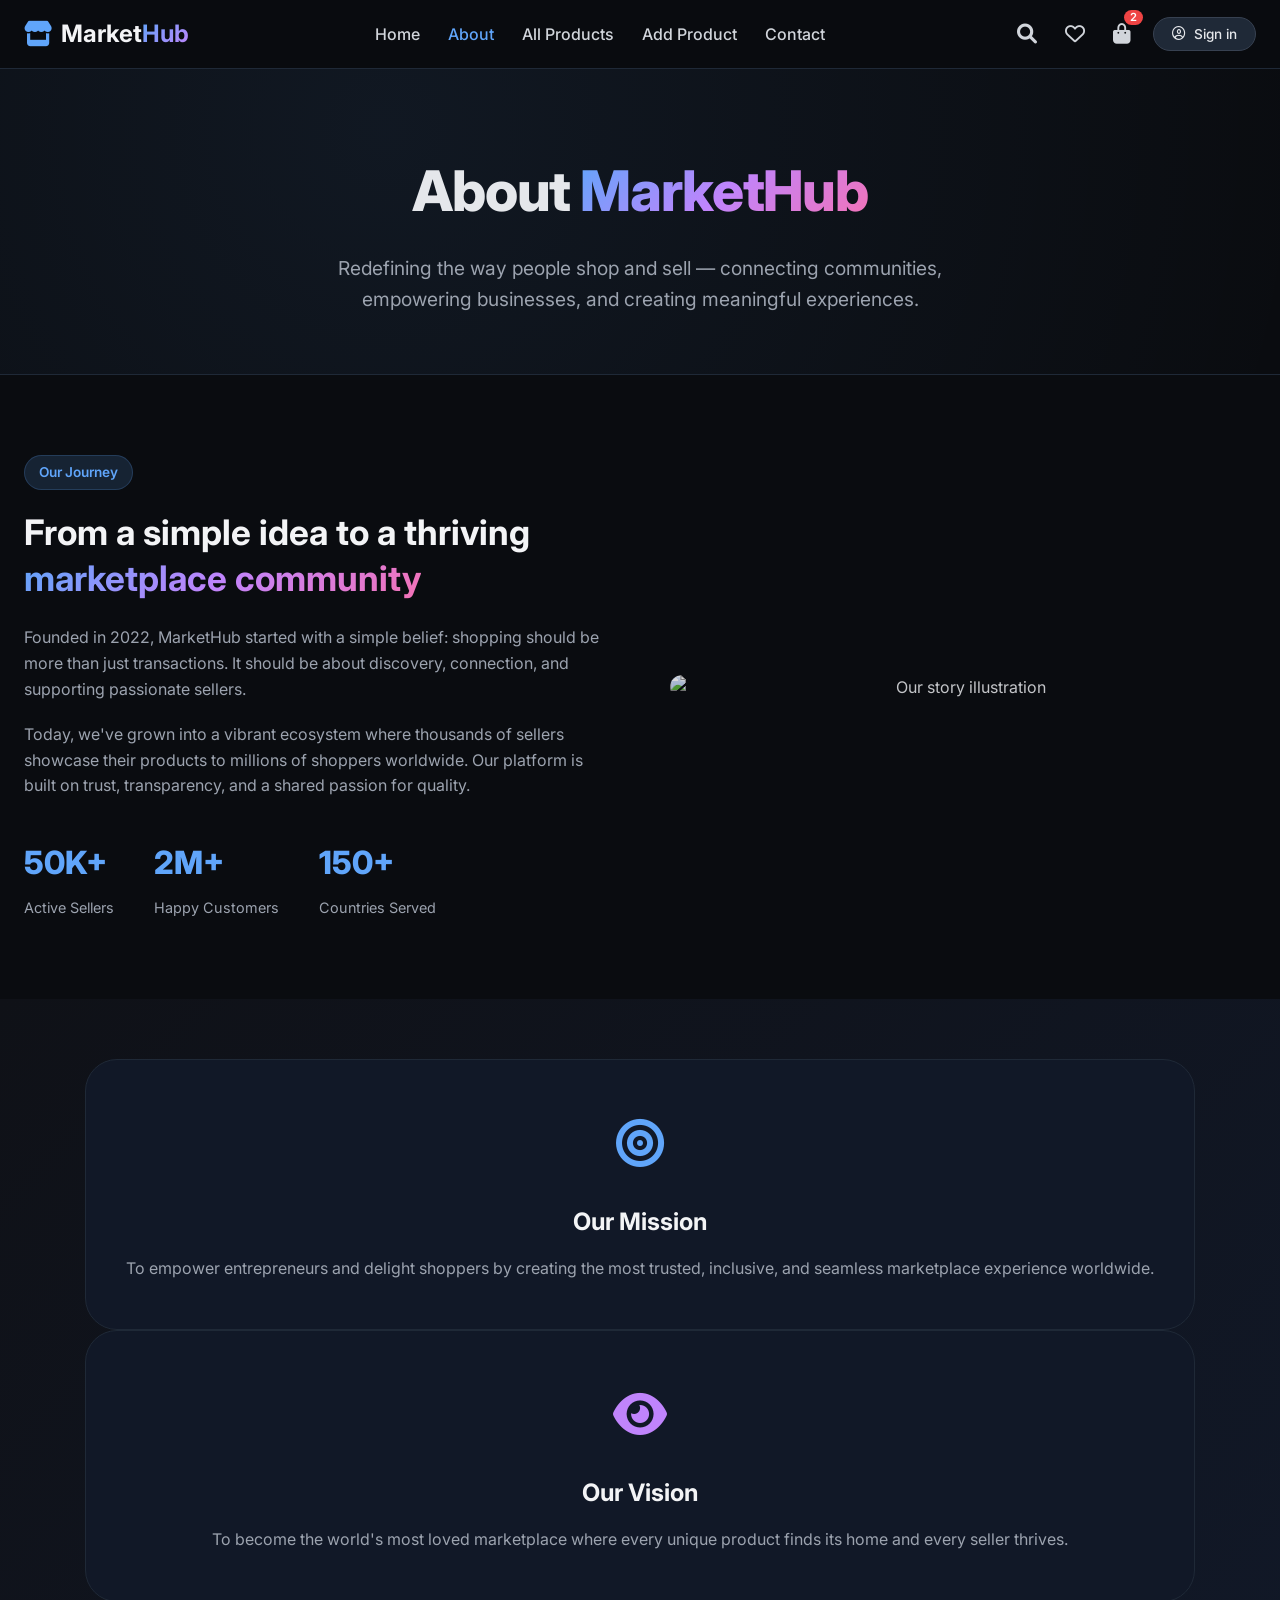
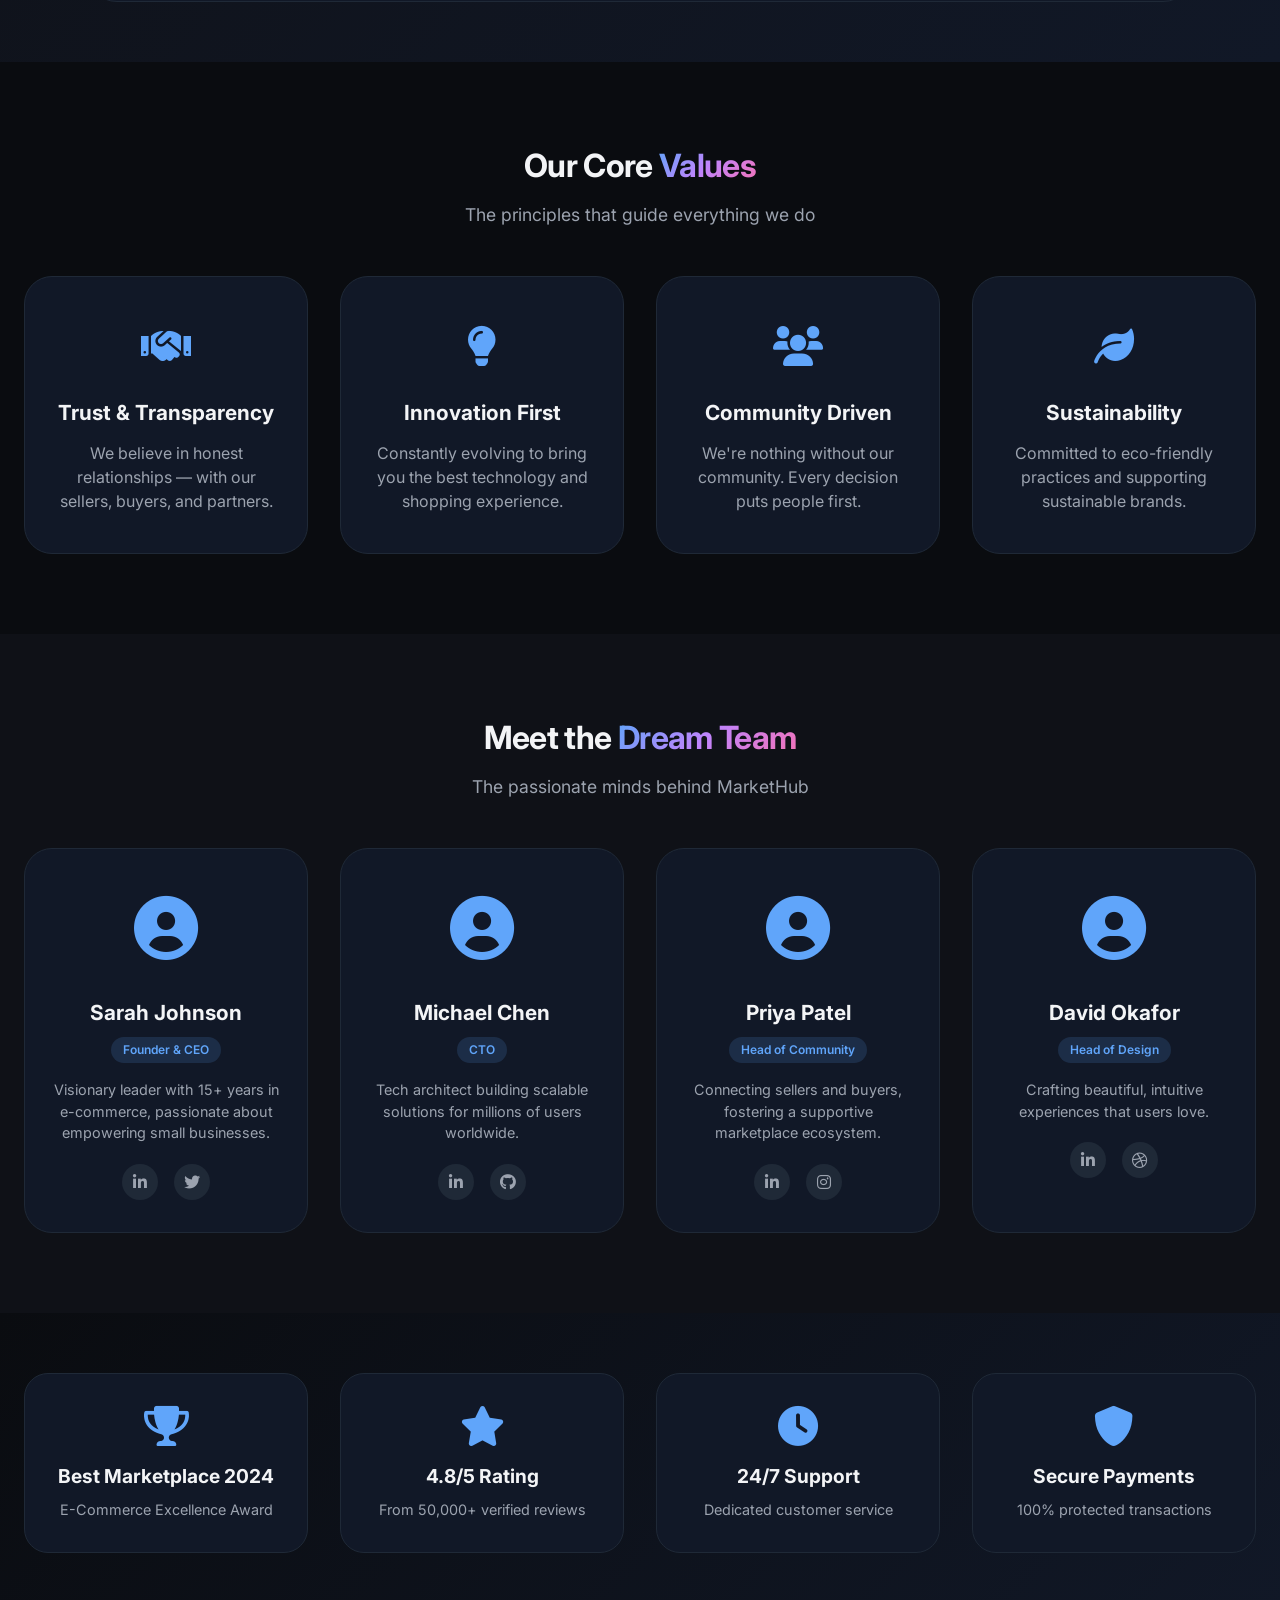
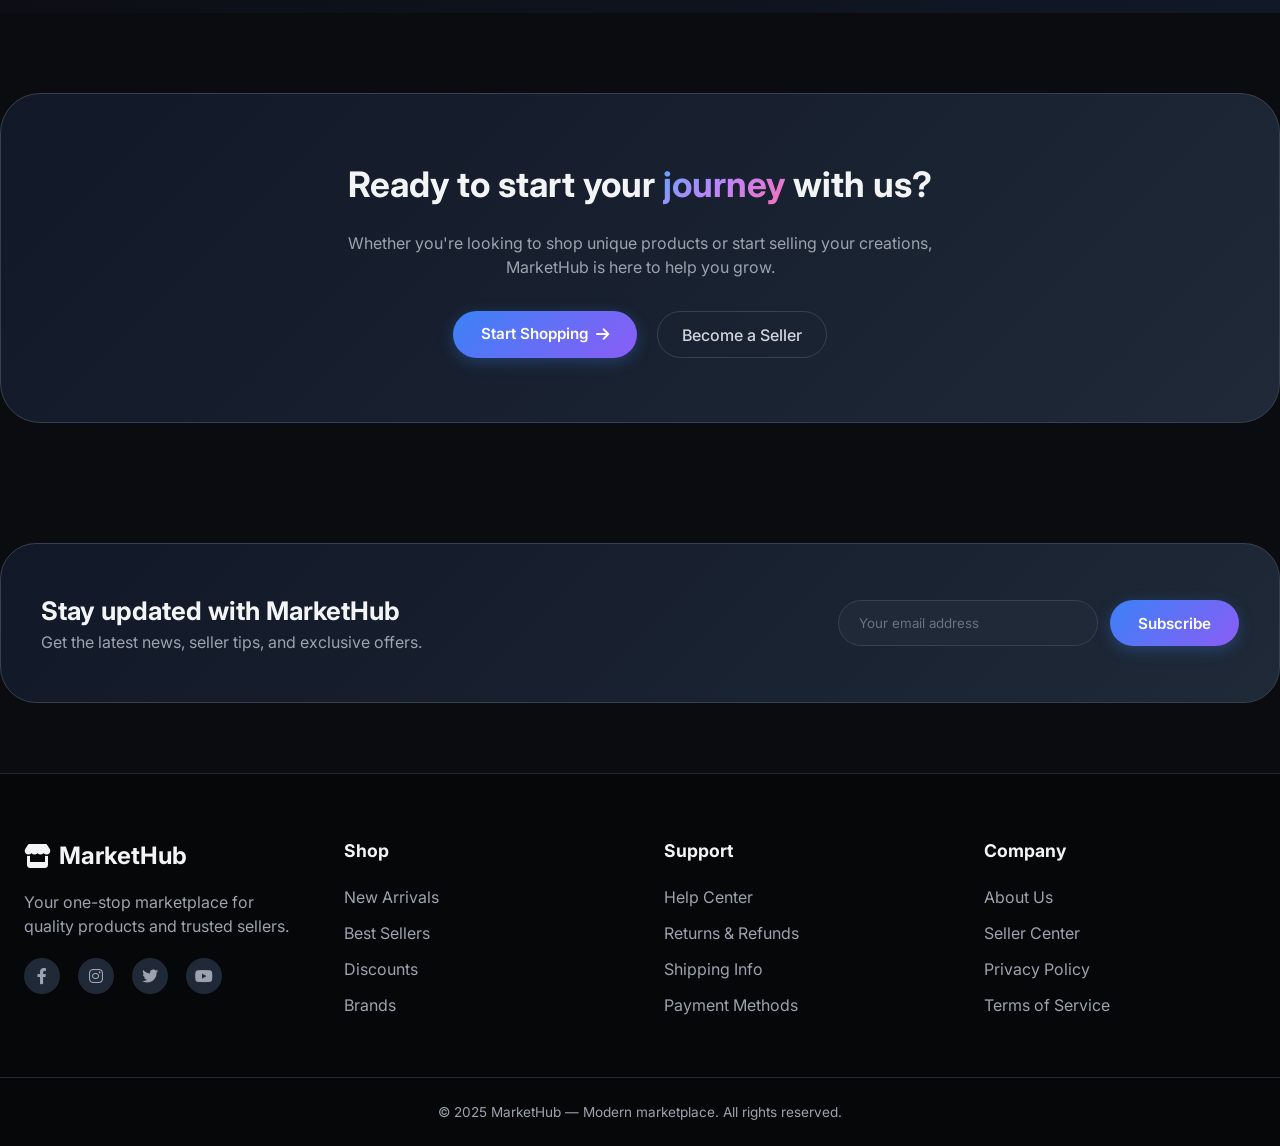
==== about.html @ 9a9d708c "continus" ====
<!DOCTYPE html>
<html lang="en">
<head>
  <meta charset="UTF-8">
  <meta name="viewport" content="width=device-width, initial-scale=1.0, viewport-fit=cover">
  <title>About Us | MarketHub - Your Trusted Marketplace</title>
  <!-- Google Fonts -->
  <link rel="preconnect" href="https://fonts.googleapis.com">
  <link rel="preconnect" href="https://fonts.gstatic.com" crossorigin>
  <link href="https://fonts.googleapis.com/css2?family=Inter:opsz,wght@14..32,300;14..32,400;14..32,500;14..32,600;14..32,700;14..32,800&display=swap" rel="stylesheet">
  <!-- Font Awesome 6 -->
  <link rel="stylesheet" href="https://cdnjs.cloudflare.com/ajax/libs/font-awesome/6.0.0-beta3/css/all.min.css">
  <link rel="stylesheet" href="style.css">
</head>
<body>

  <!-- ========== HEADER / NAVIGATION ========== -->
  <header class="site-header">
    <div class="container header-container">
      <div class="logo-area">
        <a href="index.html" class="logo">
          <i class="fas fa-store"></i>
          <span>Market<span class="logo-highlight">Hub</span></span>
        </a>
      </div>
      <nav class="main-nav">
        <ul class="nav-links">
          <li><a href="index.html">Home</a></li>
          <li><a href="about.html" class="active">About</a></li>
          <li><a href="#">All Products</a></li>
          <li><a href="#">Add Product</a></li>
          <li><a href="#">Contact</a></li>
        </ul>
      </nav>
      <div class="header-actions">
        <button class="icon-btn search-toggle" aria-label="Search">
          <i class="fas fa-search"></i>
        </button>
        <button class="icon-btn" aria-label="Wishlist">
          <i class="far fa-heart"></i>
        </button>
        <button class="icon-btn cart-btn" aria-label="Cart">
          <i class="fas fa-shopping-bag"></i>
          <span class="cart-count">2</span>
        </button>
        <button class="btn-outline-sm user-btn">
          <i class="far fa-user-circle"></i> Sign in
        </button>
        <button class="mobile-menu-toggle" id="mobileToggle" aria-label="Menu">
          <i class="fas fa-bars"></i>
        </button>
      </div>
    </div>
    <!-- mobile navigation -->
    <div class="mobile-nav" id="mobileNav">
      <ul class="mobile-nav-links">
        <li><a href="index.html">Home</a></li>
        <li><a href="#">Shop</a></li>
        <li><a href="#">Categories</a></li>
        <li><a href="#">Deals</a></li>
        <li><a href="about.html" class="active">About</a></li>
        <li><a href="#">Contact</a></li>
        <li><a href="#"><i class="far fa-user-circle"></i> My Account</a></li>
      </ul>
    </div>
  </header>

  <main>
    <!-- ========== PAGE HERO ========== -->
    <section class="page-hero">
      <div class="container">
        <div class="page-hero-content">
          <h1>About <span class="gradient-text">MarketHub</span></h1>
          <p>Redefining the way people shop and sell — connecting communities, empowering businesses, and creating meaningful experiences.</p>
        </div>
      </div>
    </section>

    <!-- ========== OUR STORY SECTION ========== -->
    <section class="our-story">
      <div class="container story-grid">
        <div class="story-content">
          <span class="section-tag">Our Journey</span>
          <h2>From a simple idea to a thriving <span class="gradient-text">marketplace community</span></h2>
          <p>Founded in 2022, MarketHub started with a simple belief: shopping should be more than just transactions. It should be about discovery, connection, and supporting passionate sellers.</p>
          <p>Today, we've grown into a vibrant ecosystem where thousands of sellers showcase their products to millions of shoppers worldwide. Our platform is built on trust, transparency, and a shared passion for quality.</p>
          <div class="story-stats">
            <div class="stat-item">
              <span class="stat-number">50K+</span>
              <span class="stat-label">Active Sellers</span>
            </div>
            <div class="stat-item">
              <span class="stat-number">2M+</span>
              <span class="stat-label">Happy Customers</span>
            </div>
            <div class="stat-item">
              <span class="stat-number">150+</span>
              <span class="stat-label">Countries Served</span>
            </div>
          </div>
        </div>
        <div class="story-image">
          <img src="https://placehold.co/600x500/1f2937/60a5fa?text=Our+Journey" alt="Our story illustration">
        </div>
      </div>
    </section>

    <!-- ========== MISSION & VISION ========== -->
    <section class="mission-vision">
      <div class="container">
        <div class="mission-card">
          <div class="mission-icon">
            <i class="fas fa-bullseye"></i>
          </div>
          <h3>Our Mission</h3>
          <p>To empower entrepreneurs and delight shoppers by creating the most trusted, inclusive, and seamless marketplace experience worldwide.</p>
        </div>
        <div class="vision-card">
          <div class="vision-icon">
            <i class="fas fa-eye"></i>
          </div>
          <h3>Our Vision</h3>
          <p>To become the world's most loved marketplace where every unique product finds its home and every seller thrives.</p>
        </div>
      </div>
    </section>

    <!-- ========== VALUES SECTION ========== -->
    <section class="values">
      <div class="container">
        <div class="section-header">
          <h2>Our Core <span class="gradient-text">Values</span></h2>
          <p>The principles that guide everything we do</p>
        </div>
        <div class="values-grid">
          <div class="value-card">
            <div class="value-icon">
              <i class="fas fa-handshake"></i>
            </div>
            <h3>Trust & Transparency</h3>
            <p>We believe in honest relationships — with our sellers, buyers, and partners.</p>
          </div>
          <div class="value-card">
            <div class="value-icon">
              <i class="fas fa-lightbulb"></i>
            </div>
            <h3>Innovation First</h3>
            <p>Constantly evolving to bring you the best technology and shopping experience.</p>
          </div>
          <div class="value-card">
            <div class="value-icon">
              <i class="fas fa-users"></i>
            </div>
            <h3>Community Driven</h3>
            <p>We're nothing without our community. Every decision puts people first.</p>
          </div>
          <div class="value-card">
            <div class="value-icon">
              <i class="fas fa-leaf"></i>
            </div>
            <h3>Sustainability</h3>
            <p>Committed to eco-friendly practices and supporting sustainable brands.</p>
          </div>
        </div>
      </div>
    </section>

    <!-- ========== TEAM SECTION ========== -->
    <section class="team">
      <div class="container">
        <div class="section-header">
          <h2>Meet the <span class="gradient-text">Dream Team</span></h2>
          <p>The passionate minds behind MarketHub</p>
        </div>
        <div class="team-grid">
          <div class="team-card">
            <div class="team-avatar">
              <i class="fas fa-user-circle"></i>
            </div>
            <h3>Sarah Johnson</h3>
            <span class="team-role">Founder & CEO</span>
            <p>Visionary leader with 15+ years in e-commerce, passionate about empowering small businesses.</p>
            <div class="team-social">
              <a href="#"><i class="fab fa-linkedin-in"></i></a>
              <a href="#"><i class="fab fa-twitter"></i></a>
            </div>
          </div>
          <div class="team-card">
            <div class="team-avatar">
              <i class="fas fa-user-circle"></i>
            </div>
            <h3>Michael Chen</h3>
            <span class="team-role">CTO</span>
            <p>Tech architect building scalable solutions for millions of users worldwide.</p>
            <div class="team-social">
              <a href="#"><i class="fab fa-linkedin-in"></i></a>
              <a href="#"><i class="fab fa-github"></i></a>
            </div>
          </div>
          <div class="team-card">
            <div class="team-avatar">
              <i class="fas fa-user-circle"></i>
            </div>
            <h3>Priya Patel</h3>
            <span class="team-role">Head of Community</span>
            <p>Connecting sellers and buyers, fostering a supportive marketplace ecosystem.</p>
            <div class="team-social">
              <a href="#"><i class="fab fa-linkedin-in"></i></a>
              <a href="#"><i class="fab fa-instagram"></i></a>
            </div>
          </div>
          <div class="team-card">
            <div class="team-avatar">
              <i class="fas fa-user-circle"></i>
            </div>
            <h3>David Okafor</h3>
            <span class="team-role">Head of Design</span>
            <p>Crafting beautiful, intuitive experiences that users love.</p>
            <div class="team-social">
              <a href="#"><i class="fab fa-linkedin-in"></i></a>
              <a href="#"><i class="fab fa-dribbble"></i></a>
            </div>
          </div>
        </div>
      </div>
    </section>

    <!-- ========== ACHIEVEMENTS SECTION ========== -->
    <section class="achievements">
      <div class="container">
        <div class="achievements-grid">
          <div class="achievement-card">
            <i class="fas fa-trophy"></i>
            <h3>Best Marketplace 2024</h3>
            <p>E-Commerce Excellence Award</p>
          </div>
          <div class="achievement-card">
            <i class="fas fa-star"></i>
            <h3>4.8/5 Rating</h3>
            <p>From 50,000+ verified reviews</p>
          </div>
          <div class="achievement-card">
            <i class="fas fa-clock"></i>
            <h3>24/7 Support</h3>
            <p>Dedicated customer service</p>
          </div>
          <div class="achievement-card">
            <i class="fas fa-shield-alt"></i>
            <h3>Secure Payments</h3>
            <p>100% protected transactions</p>
          </div>
        </div>
      </div>
    </section>

    <!-- ========== JOIN US SECTION ========== -->
    <section class="join-us">
      <div class="container join-container">
        <div class="join-content">
          <h2>Ready to start your <span class="gradient-text">journey</span> with us?</h2>
          <p>Whether you're looking to shop unique products or start selling your creations, MarketHub is here to help you grow.</p>
          <div class="join-buttons">
            <a href="#" class="btn-primary">Start Shopping <i class="fas fa-arrow-right"></i></a>
            <a href="#" class="btn-outline">Become a Seller</a>
          </div>
        </div>
      </div>
    </section>

    <!-- ========== NEWSLETTER ========== -->
    <section class="newsletter">
      <div class="container newsletter-box">
        <div>
          <h3>Stay updated with MarketHub</h3>
          <p>Get the latest news, seller tips, and exclusive offers.</p>
        </div>
        <form class="newsletter-form" id="newsletterForm">
          <input type="email" placeholder="Your email address" required>
          <button type="submit" class="btn-primary">Subscribe</button>
        </form>
      </div>
    </section>
  </main>

  <!-- ========== FOOTER ========== -->
  <footer class="site-footer">
    <div class="container footer-grid">
      <div class="footer-col">
        <div class="footer-logo">
          <i class="fas fa-store"></i> MarketHub
        </div>
        <p>Your one-stop marketplace for quality products and trusted sellers.</p>
        <div class="social-icons">
          <a href="#"><i class="fab fa-facebook-f"></i></a>
          <a href="#"><i class="fab fa-instagram"></i></a>
          <a href="#"><i class="fab fa-twitter"></i></a>
          <a href="#"><i class="fab fa-youtube"></i></a>
        </div>
      </div>
      <div class="footer-col">
        <h4>Shop</h4>
        <ul>
          <li><a href="#">New Arrivals</a></li>
          <li><a href="#">Best Sellers</a></li>
          <li><a href="#">Discounts</a></li>
          <li><a href="#">Brands</a></li>
        </ul>
      </div>
      <div class="footer-col">
        <h4>Support</h4>
        <ul>
          <li><a href="#">Help Center</a></li>
          <li><a href="#">Returns & Refunds</a></li>
          <li><a href="#">Shipping Info</a></li>
          <li><a href="#">Payment Methods</a></li>
        </ul>
      </div>
      <div class="footer-col">
        <h4>Company</h4>
        <ul>
          <li><a href="about.html">About Us</a></li>
          <li><a href="#">Seller Center</a></li>
          <li><a href="#">Privacy Policy</a></li>
          <li><a href="#">Terms of Service</a></li>
        </ul>
      </div>
    </div>
    <div class="footer-bottom">
      <div class="container">
        <p>© 2025 MarketHub — Modern marketplace. All rights reserved.</p>
      </div>
    </div>
  </footer>

  <script src="app.js"></script>
</body>
</html>
---- style.css ----
/* ========== RESET & BASE - DARK THEME ========== */
* {
  margin: 0;
  padding: 0;
  box-sizing: border-box;
}

body {
  font-family: 'Inter', sans-serif;
  background-color: #0a0c10;
  color: #e5e7eb;
  line-height: 1.5;
  overflow-x: hidden;
}

.container {
  max-width: 1280px;
  margin: 0 auto;
  padding: 0 24px;
}

a {
  text-decoration: none;
  color: inherit;
  transition: all 0.2s ease;
}

ul {
  list-style: none;
}

img {
  max-width: 100%;
  height: auto;
  display: block;
}

button {
  cursor: pointer;
  font-family: inherit;
  background: none;
  border: none;
}

/* ========== TYPOGRAPHY & UTILITIES ========== */
.gradient-text {
  background: linear-gradient(135deg, #60a5fa, #c084fc, #f472b6);
  -webkit-background-clip: text;
  background-clip: text;
  color: transparent;
}

.section-header {
  text-align: center;
  margin-bottom: 48px;
}

.section-header h2 {
  font-size: 2rem;
  font-weight: 700;
  margin-bottom: 12px;
  letter-spacing: -0.02em;
  color: #f3f4f6;
}

.section-header p {
  color: #9ca3af;
  font-size: 1.1rem;
}

/* ========== BUTTONS ========== */
.btn-primary {
  display: inline-flex;
  align-items: center;
  gap: 8px;
  background: linear-gradient(135deg, #3b82f6, #8b5cf6);
  color: white;
  padding: 12px 28px;
  border-radius: 40px;
  font-weight: 600;
  font-size: 0.95rem;
  transition: all 0.3s;
  box-shadow: 0 4px 15px rgba(59, 130, 246, 0.3);
}

.btn-primary:hover {
  transform: translateY(-2px);
  box-shadow: 0 8px 25px rgba(59, 130, 246, 0.4);
  background: linear-gradient(135deg, #2563eb, #7c3aed);
}

.btn-outline {
  display: inline-flex;
  align-items: center;
  gap: 8px;
  border: 1.5px solid #374151;
  background: transparent;
  padding: 10px 24px;
  border-radius: 40px;
  font-weight: 500;
  transition: all 0.2s;
  color: #d1d5db;
}

.btn-outline:hover {
  border-color: #60a5fa;
  background: rgba(59, 130, 246, 0.1);
  color: #60a5fa;
}

.btn-outline-sm {
  border: 1px solid #374151;
  background: #1f2937;
  padding: 8px 18px;
  border-radius: 40px;
  font-weight: 500;
  font-size: 0.85rem;
  display: inline-flex;
  align-items: center;
  gap: 8px;
  transition: all 0.2s;
  color: #e5e7eb;
}

.btn-outline-sm:hover {
  border-color: #60a5fa;
  color: #60a5fa;
  background: #2d3748;
}

.btn-light {
  display: inline-block;
  background: #1f2937;
  color: #f3f4f6;
  padding: 10px 28px;
  border-radius: 40px;
  font-weight: 600;
  transition: all 0.2s;
  box-shadow: 0 2px 8px rgba(0,0,0,0.2);
}

.btn-light:hover {
  background: #2d3748;
  transform: translateX(4px);
}

/* ========== HEADER ========== */
.site-header {
  background: rgba(10, 12, 16, 0.95);
  backdrop-filter: blur(10px);
  border-bottom: 1px solid #1f2937;
  position: sticky;
  top: 0;
  z-index: 100;
}

.header-container {
  display: flex;
  justify-content: space-between;
  align-items: center;
  padding: 16px 24px;
  gap: 24px;
  flex-wrap: wrap;
}

.logo {
  display: flex;
  align-items: center;
  gap: 8px;
  font-size: 1.5rem;
  font-weight: 700;
  color: #f3f4f6;
}

.logo i {
  color: #60a5fa;
  font-size: 1.6rem;
}

.logo-highlight {
  background: linear-gradient(135deg, #60a5fa, #c084fc);
  -webkit-background-clip: text;
  background-clip: text;
  color: transparent;
}

.nav-links {
  display: flex;
  gap: 28px;
}

.nav-links a {
  font-weight: 500;
  color: #d1d5db;
}

.nav-links a:hover, .nav-links a.active {
  color: #60a5fa;
}

.header-actions {
  display: flex;
  align-items: center;
  gap: 16px;
}

.icon-btn {
  font-size: 1.25rem;
  color: #d1d5db;
  position: relative;
  padding: 6px;
  border-radius: 50%;
  transition: all 0.2s;
}

.icon-btn:hover {
  background: #1f2937;
  color: #60a5fa;
}

.cart-count {
  position: absolute;
  top: -6px;
  right: -6px;
  background: #ef4444;
  color: white;
  font-size: 0.7rem;
  font-weight: 600;
  padding: 2px 6px;
  border-radius: 20px;
  line-height: 1;
}

.mobile-menu-toggle {
  display: none;
  font-size: 1.6rem;
  color: #d1d5db;
}

.mobile-nav {
  display: none;
  background: #0a0c10;
  border-top: 1px solid #1f2937;
  padding: 16px 24px;
}

.mobile-nav-links {
  display: flex;
  flex-direction: column;
  gap: 16px;
}

.mobile-nav-links a {
  font-weight: 500;
  padding: 6px 0;
  display: block;
  color: #d1d5db;
}

.mobile-nav-links a.active {
  color: #60a5fa;
}

/* ========== HERO ========== */
.hero {
  padding: 48px 0 64px;
  background: radial-gradient(circle at 10% 20%, rgba(59, 130, 246, 0.08), rgba(10, 12, 16, 0));
  position: relative;
  overflow: hidden;
}

.hero::before {
  content: '';
  position: absolute;
  top: -50%;
  right: -20%;
  width: 80%;
  height: 80%;
  background: radial-gradient(circle, rgba(96, 165, 250, 0.05), transparent);
  pointer-events: none;
}

.hero-grid {
  display: flex;
  align-items: center;
  gap: 48px;
  flex-wrap: wrap;
}

.hero-content {
  flex: 1;
  min-width: 280px;
}

.hero-badge {
  background: rgba(59, 130, 246, 0.15);
  color: #60a5fa;
  padding: 6px 14px;
  border-radius: 40px;
  font-size: 0.85rem;
  font-weight: 600;
  display: inline-block;
  margin-bottom: 20px;
  border: 1px solid rgba(96, 165, 250, 0.2);
}

.hero-content h1 {
  font-size: 2.8rem;
  font-weight: 800;
  line-height: 1.2;
  margin-bottom: 20px;
  letter-spacing: -0.02em;
  color: #ffffff;
}

.hero-content p {
  font-size: 1.1rem;
  color: #9ca3af;
  margin-bottom: 32px;
  max-width: 90%;
}

.hero-buttons {
  display: flex;
  gap: 16px;
  flex-wrap: wrap;
  margin-bottom: 40px;
}

.hero-stats {
  display: flex;
  gap: 32px;
  flex-wrap: wrap;
}

.hero-stats div {
  font-weight: 500;
  color: #9ca3af;
}

.hero-stats span {
  font-weight: 800;
  font-size: 1.5rem;
  display: block;
  color: #f3f4f6;
}

.hero-image {
  flex: 1;
  text-align: center;
}

.hero-image img {
  border-radius: 32px;
  box-shadow: 0 20px 35px -12px rgba(0,0,0,0.5);
  background: #1f2937;
  filter: brightness(0.9);
}

/* ========== CATEGORIES ========== */
.categories {
  padding: 80px 0;
  background: #0a0c10;
}

.category-grid {
  display: grid;
  grid-template-columns: repeat(auto-fit, minmax(180px, 1fr));
  gap: 28px;
}

.category-card {
  background: #111827;
  padding: 32px 20px;
  text-align: center;
  border-radius: 28px;
  transition: all 0.25s ease;
  border: 1px solid #1f2937;
}

.category-card:hover {
  transform: translateY(-6px);
  background: #1f2937;
  border-color: #3b82f6;
  box-shadow: 0 12px 24px -10px rgba(59, 130, 246, 0.2);
}

.category-icon {
  font-size: 2.5rem;
  color: #60a5fa;
  margin-bottom: 18px;
}

.category-card h3 {
  font-size: 1.25rem;
  font-weight: 600;
  margin-bottom: 8px;
  color: #f3f4f6;
}

.category-card p {
  color: #9ca3af;
  font-size: 0.85rem;
  margin-bottom: 16px;
}

.category-link {
  font-weight: 500;
  font-size: 0.85rem;
  color: #60a5fa;
}

/* ========== FEATURED PRODUCTS ========== */
.featured {
  padding: 40px 0 80px;
  background: #0a0c10;
}

.products-grid {
  display: grid;
  grid-template-columns: repeat(auto-fill, minmax(260px, 1fr));
  gap: 30px;
  margin-bottom: 48px;
}

.product-card {
  background: #111827;
  border-radius: 24px;
  overflow: hidden;
  transition: all 0.25s;
  border: 1px solid #1f2937;
  box-shadow: 0 4px 12px rgba(0,0,0,0.3);
}

.product-card:hover {
  transform: translateY(-6px);
  box-shadow: 0 20px 30px -12px rgba(0,0,0,0.5);
  border-color: #3b82f6;
}

.product-img {
  background: #1f2937;
  height: 220px;
  display: flex;
  align-items: center;
  justify-content: center;
  font-size: 3rem;
  color: #6b7280;
}

.product-info {
  padding: 20px 18px 24px;
}

.product-title {
  font-weight: 600;
  font-size: 1rem;
  margin-bottom: 8px;
  white-space: nowrap;
  overflow: hidden;
  text-overflow: ellipsis;
  color: #f3f4f6;
}

.product-price {
  font-weight: 700;
  font-size: 1.25rem;
  color: #60a5fa;
  margin: 8px 0;
}

.product-rating {
  color: #fbbf24;
  font-size: 0.85rem;
  margin-bottom: 12px;
}

.add-to-cart {
  width: 100%;
  background: #1f2937;
  color: #e5e7eb;
  padding: 10px;
  border-radius: 40px;
  font-weight: 500;
  transition: 0.2s;
  border: 1px solid #374151;
}

.add-to-cart:hover {
  background: #3b82f6;
  color: white;
  border-color: #3b82f6;
}

.view-all-wrap {
  text-align: center;
}

/* ========== PROMO BANNER ========== */
.promo-banner {
  background: linear-gradient(135deg, #0f172a 0%, #1e1b4b 100%);
  margin: 40px 0 60px;
  border-radius: 32px;
  padding: 8px;
  position: relative;
  overflow: hidden;
}

.promo-banner::before {
  content: '';
  position: absolute;
  top: -50%;
  left: -20%;
  width: 150%;
  height: 150%;
  background: radial-gradient(circle, rgba(96, 165, 250, 0.1), transparent);
  pointer-events: none;
}

.promo-container {
  background: rgba(0,0,0,0.3);
  backdrop-filter: blur(4px);
  border-radius: 28px;
  padding: 48px 40px;
  display: flex;
  justify-content: space-between;
  align-items: center;
  flex-wrap: wrap;
  gap: 24px;
}

.promo-text h3 {
  color: white;
  font-size: 1.8rem;
  margin: 12px 0;
}

.promo-text .highlight {
  background: linear-gradient(135deg, #facc15, #f59e0b);
  -webkit-background-clip: text;
  background-clip: text;
  color: transparent;
}

.promo-text p {
  color: #cbd5e1;
  margin-bottom: 20px;
}

.promo-tag {
  background: rgba(250, 204, 21, 0.15);
  color: #facc15;
  padding: 4px 12px;
  border-radius: 40px;
  font-size: 0.8rem;
  font-weight: 500;
}

.promo-icon i {
  font-size: 5rem;
  color: #facc15;
  opacity: 0.8;
}

/* ========== SELLER SPOTLIGHT ========== */
.seller-spotlight {
  padding: 60px 0;
  background: #0f1117;
}

.spotlight-grid {
  display: flex;
  align-items: center;
  gap: 48px;
  flex-wrap: wrap;
}

.spotlight-content {
  flex: 1;
}

.spotlight-content h2 {
  font-size: 2rem;
  font-weight: 700;
  margin-bottom: 20px;
  color: #f3f4f6;
}

.spotlight-content p {
  color: #9ca3af;
  margin-bottom: 24px;
}

.check-list {
  margin-bottom: 32px;
}

.check-list li {
  margin-bottom: 12px;
  display: flex;
  align-items: center;
  gap: 12px;
  color: #d1d5db;
}

.check-list i {
  color: #60a5fa;
  font-size: 1.2rem;
}

.spotlight-image {
  flex: 1;
  text-align: center;
}

.spotlight-image img {
  border-radius: 28px;
  box-shadow: 0 20px 30px -12px rgba(0,0,0,0.5);
  filter: brightness(0.85);
}

/* ========== TESTIMONIALS ========== */
.testimonials {
  padding: 60px 0 80px;
  background: #0a0c10;
}

.testimonial-grid {
  display: grid;
  grid-template-columns: repeat(auto-fit, minmax(300px, 1fr));
  gap: 32px;
}

.testimonial-card {
  background: #111827;
  padding: 28px;
  border-radius: 28px;
  transition: all 0.2s;
  border: 1px solid #1f2937;
}

.testimonial-card:hover {
  background: #1f2937;
  box-shadow: 0 12px 28px -8px rgba(0,0,0,0.4);
  border-color: #3b82f6;
}

.stars {
  color: #fbbf24;
  margin-bottom: 16px;
  letter-spacing: 2px;
}

.testimonial-card p {
  font-style: normal;
  color: #d1d5db;
  margin-bottom: 24px;
  line-height: 1.5;
}

.user-info {
  display: flex;
  align-items: center;
  gap: 12px;
}

.avatar i {
  font-size: 2.2rem;
  color: #6b7280;
}

.user-info strong {
  display: block;
  font-size: 0.9rem;
  color: #f3f4f6;
}

.user-info span {
  font-size: 0.75rem;
  color: #9ca3af;
}

/* ========== NEWSLETTER ========== */
.newsletter {
  padding: 40px 0 70px;
}

.newsletter-box {
  background: linear-gradient(135deg, #111827, #1f2937);
  border-radius: 36px;
  padding: 48px 40px;
  display: flex;
  justify-content: space-between;
  align-items: center;
  flex-wrap: wrap;
  gap: 28px;
  border: 1px solid #374151;
}

.newsletter-box h3 {
  font-size: 1.6rem;
  font-weight: 700;
  color: #f3f4f6;
}

.newsletter-box p {
  color: #9ca3af;
}

.newsletter-form {
  display: flex;
  gap: 12px;
  flex-wrap: wrap;
}

.newsletter-form input {
  padding: 14px 20px;
  border-radius: 60px;
  border: 1px solid #374151;
  font-family: inherit;
  background: #1f2937;
  color: #f3f4f6;
  width: 260px;
}

.newsletter-form input:focus {
  outline: none;
  border-color: #60a5fa;
}

.newsletter-form input::placeholder {
  color: #6b7280;
}

/* ========== FOOTER ========== */
.site-footer {
  background: #050708;
  color: #9ca3af;
  padding-top: 64px;
  border-top: 1px solid #1f2937;
}

.footer-grid {
  display: grid;
  grid-template-columns: repeat(auto-fit, minmax(180px, 1fr));
  gap: 48px;
  margin-bottom: 48px;
}

.footer-col h4 {
  color: #f3f4f6;
  margin-bottom: 20px;
  font-size: 1.1rem;
}

.footer-col ul li {
  margin-bottom: 12px;
}

.footer-col ul li a:hover {
  color: #60a5fa;
}

.footer-logo {
  font-size: 1.5rem;
  font-weight: 700;
  margin-bottom: 16px;
  color: #f3f4f6;
  display: flex;
  align-items: center;
  gap: 8px;
}

.social-icons {
  display: flex;
  gap: 18px;
  margin-top: 20px;
}

.social-icons a {
  background: #1f2937;
  width: 36px;
  height: 36px;
  display: inline-flex;
  align-items: center;
  justify-content: center;
  border-radius: 50%;
  transition: 0.2s;
  color: #9ca3af;
}

.social-icons a:hover {
  background: #3b82f6;
  color: white;
  transform: translateY(-3px);
}

.footer-bottom {
  border-top: 1px solid #1f2937;
  padding: 24px 0;
  text-align: center;
  font-size: 0.85rem;
}

/* ========== RESPONSIVE ========== */
@media (max-width: 900px) {
  .nav-links, .user-btn {
    display: none;
  }
  .mobile-menu-toggle {
    display: block;
  }
  .header-actions {
    gap: 12px;
  }
  .hero-content h1 {
    font-size: 2rem;
  }
  .hero-content p {
    max-width: 100%;
  }
  .hero-grid {
    flex-direction: column;
  }
  .spotlight-grid {
    flex-direction: column;
  }
  .newsletter-box {
    flex-direction: column;
    text-align: center;
  }
  .newsletter-form {
    justify-content: center;
  }
}

@media (max-width: 640px) {
  .container {
    padding: 0 20px;
  }
  .category-grid {
    grid-template-columns: repeat(2, 1fr);
  }
  .products-grid {
    grid-template-columns: 1fr;
  }
  .promo-container {
    text-align: center;
    flex-direction: column;
  }
  .hero-stats {
    justify-content: space-between;
  }
}

/* about page styles */

/* ========== RESET & BASE - DARK THEME ========== */
* {
  margin: 0;
  padding: 0;
  box-sizing: border-box;
}

body {
  font-family: 'Inter', sans-serif;
  background-color: #0a0c10;
  color: #e5e7eb;
  line-height: 1.5;
  overflow-x: hidden;
}

.container {
  max-width: 1280px;
  margin: 0 auto;
  padding: 0 24px;
}

a {
  text-decoration: none;
  color: inherit;
  transition: all 0.2s ease;
}

ul {
  list-style: none;
}

img {
  max-width: 100%;
  height: auto;
  display: block;
}

button {
  cursor: pointer;
  font-family: inherit;
  background: none;
  border: none;
}

/* ========== TYPOGRAPHY & UTILITIES ========== */
.gradient-text {
  background: linear-gradient(135deg, #60a5fa, #c084fc, #f472b6);
  -webkit-background-clip: text;
  background-clip: text;
  color: transparent;
}

.section-header {
  text-align: center;
  margin-bottom: 48px;
}

.section-header h2 {
  font-size: 2rem;
  font-weight: 700;
  margin-bottom: 12px;
  letter-spacing: -0.02em;
  color: #f3f4f6;
}

.section-header p {
  color: #9ca3af;
  font-size: 1.1rem;
}

.section-tag {
  display: inline-block;
  background: rgba(96, 165, 250, 0.15);
  color: #60a5fa;
  padding: 6px 14px;
  border-radius: 40px;
  font-size: 0.85rem;
  font-weight: 600;
  margin-bottom: 20px;
  border: 1px solid rgba(96, 165, 250, 0.2);
}

/* ========== BUTTONS ========== */
.btn-primary {
  display: inline-flex;
  align-items: center;
  gap: 8px;
  background: linear-gradient(135deg, #3b82f6, #8b5cf6);
  color: white;
  padding: 12px 28px;
  border-radius: 40px;
  font-weight: 600;
  font-size: 0.95rem;
  transition: all 0.3s;
  box-shadow: 0 4px 15px rgba(59, 130, 246, 0.3);
}

.btn-primary:hover {
  transform: translateY(-2px);
  box-shadow: 0 8px 25px rgba(59, 130, 246, 0.4);
  background: linear-gradient(135deg, #2563eb, #7c3aed);
}

.btn-outline {
  display: inline-flex;
  align-items: center;
  gap: 8px;
  border: 1.5px solid #374151;
  background: transparent;
  padding: 10px 24px;
  border-radius: 40px;
  font-weight: 500;
  transition: all 0.2s;
  color: #d1d5db;
}

.btn-outline:hover {
  border-color: #60a5fa;
  background: rgba(59, 130, 246, 0.1);
  color: #60a5fa;
}

.btn-outline-sm {
  border: 1px solid #374151;
  background: #1f2937;
  padding: 8px 18px;
  border-radius: 40px;
  font-weight: 500;
  font-size: 0.85rem;
  display: inline-flex;
  align-items: center;
  gap: 8px;
  transition: all 0.2s;
  color: #e5e7eb;
}

.btn-outline-sm:hover {
  border-color: #60a5fa;
  color: #60a5fa;
  background: #2d3748;
}

/* ========== HEADER ========== */
.site-header {
  background: rgba(10, 12, 16, 0.95);
  backdrop-filter: blur(10px);
  border-bottom: 1px solid #1f2937;
  position: sticky;
  top: 0;
  z-index: 100;
}

.header-container {
  display: flex;
  justify-content: space-between;
  align-items: center;
  padding: 16px 24px;
  gap: 24px;
  flex-wrap: wrap;
}

.logo {
  display: flex;
  align-items: center;
  gap: 8px;
  font-size: 1.5rem;
  font-weight: 700;
  color: #f3f4f6;
}

.logo i {
  color: #60a5fa;
  font-size: 1.6rem;
}

.logo-highlight {
  background: linear-gradient(135deg, #60a5fa, #c084fc);
  -webkit-background-clip: text;
  background-clip: text;
  color: transparent;
}

.nav-links {
  display: flex;
  gap: 28px;
}

.nav-links a {
  font-weight: 500;
  color: #d1d5db;
}

.nav-links a:hover, .nav-links a.active {
  color: #60a5fa;
}

.header-actions {
  display: flex;
  align-items: center;
  gap: 16px;
}

.icon-btn {
  font-size: 1.25rem;
  color: #d1d5db;
  position: relative;
  padding: 6px;
  border-radius: 50%;
  transition: all 0.2s;
}

.icon-btn:hover {
  background: #1f2937;
  color: #60a5fa;
}

.cart-count {
  position: absolute;
  top: -6px;
  right: -6px;
  background: #ef4444;
  color: white;
  font-size: 0.7rem;
  font-weight: 600;
  padding: 2px 6px;
  border-radius: 20px;
  line-height: 1;
}

.mobile-menu-toggle {
  display: none;
  font-size: 1.6rem;
  color: #d1d5db;
}

.mobile-nav {
  display: none;
  background: #0a0c10;
  border-top: 1px solid #1f2937;
  padding: 16px 24px;
}

.mobile-nav-links {
  display: flex;
  flex-direction: column;
  gap: 16px;
}

.mobile-nav-links a {
  font-weight: 500;
  padding: 6px 0;
  display: block;
  color: #d1d5db;
}

.mobile-nav-links a.active {
  color: #60a5fa;
}

/* ========== PAGE HERO ========== */
.page-hero {
  padding: 80px 0 60px;
  background: radial-gradient(circle at 30% 20%, rgba(96, 165, 250, 0.08), transparent);
  text-align: center;
  border-bottom: 1px solid #1f2937;
}

.page-hero-content h1 {
  font-size: 3.5rem;
  font-weight: 800;
  margin-bottom: 20px;
  letter-spacing: -0.02em;
}

.page-hero-content p {
  font-size: 1.2rem;
  color: #9ca3af;
  max-width: 700px;
  margin: 0 auto;
  line-height: 1.6;
}

/* ========== OUR STORY ========== */
.our-story {
  padding: 80px 0;
  background: #0a0c10;
}

.story-grid {
  display: flex;
  align-items: center;
  gap: 60px;
  flex-wrap: wrap;
}

.story-content {
  flex: 1;
}

.story-content h2 {
  font-size: 2.2rem;
  font-weight: 700;
  margin-bottom: 24px;
  line-height: 1.3;
  color: #f3f4f6;
}

.story-content p {
  color: #9ca3af;
  margin-bottom: 20px;
  line-height: 1.6;
}

.story-stats {
  display: flex;
  gap: 40px;
  margin-top: 40px;
  flex-wrap: wrap;
}

.stat-item {
  text-align: left;
}

.stat-number {
  display: block;
  font-size: 2rem;
  font-weight: 800;
  color: #60a5fa;
  margin-bottom: 8px;
}

.stat-label {
  font-size: 0.9rem;
  color: #9ca3af;
}

.story-image {
  flex: 1;
  text-align: center;
}

.story-image img {
  border-radius: 28px;
  box-shadow: 0 20px 35px -12px rgba(0,0,0,0.5);
  filter: brightness(0.85);
}

/* ========== MISSION & VISION ========== */
.mission-vision {
  padding: 60px 0;
  background: linear-gradient(135deg, #0f1117, #111827);
  display: flex;
  justify-content: center;
  gap: 40px;
  flex-wrap: wrap;
}

.mission-card, .vision-card {
  background: #111827;
  padding: 48px 40px;
  border-radius: 32px;
  text-align: center;
  flex: 1;
  min-width: 280px;
  border: 1px solid #1f2937;
  transition: all 0.3s;
}

.mission-card:hover, .vision-card:hover {
  transform: translateY(-5px);
  border-color: #3b82f6;
  box-shadow: 0 12px 28px -8px rgba(59, 130, 246, 0.2);
}

.mission-icon, .vision-icon {
  font-size: 3rem;
  margin-bottom: 24px;
}

.mission-icon i {
  color: #60a5fa;
}

.vision-icon i {
  color: #c084fc;
}

.mission-card h3, .vision-card h3 {
  font-size: 1.5rem;
  margin-bottom: 16px;
  color: #f3f4f6;
}

.mission-card p, .vision-card p {
  color: #9ca3af;
  line-height: 1.6;
}

/* ========== VALUES SECTION ========== */
.values {
  padding: 80px 0;
  background: #0a0c10;
}

.values-grid {
  display: grid;
  grid-template-columns: repeat(auto-fit, minmax(260px, 1fr));
  gap: 32px;
}

.value-card {
  background: #111827;
  padding: 40px 28px;
  border-radius: 28px;
  text-align: center;
  transition: all 0.3s;
  border: 1px solid #1f2937;
}

.value-card:hover {
  transform: translateY(-6px);
  border-color: #60a5fa;
  box-shadow: 0 12px 24px -10px rgba(96, 165, 250, 0.2);
}

.value-icon {
  font-size: 2.5rem;
  margin-bottom: 20px;
}

.value-icon i {
  color: #60a5fa;
}

.value-card h3 {
  font-size: 1.3rem;
  margin-bottom: 12px;
  color: #f3f4f6;
}

.value-card p {
  color: #9ca3af;
  line-height: 1.5;
}

/* ========== TEAM SECTION ========== */
.team {
  padding: 80px 0;
  background: #0f1117;
}

.team-grid {
  display: grid;
  grid-template-columns: repeat(auto-fit, minmax(260px, 1fr));
  gap: 32px;
}

.team-card {
  background: #111827;
  padding: 32px 24px;
  border-radius: 28px;
  text-align: center;
  transition: all 0.3s;
  border: 1px solid #1f2937;
}

.team-card:hover {
  transform: translateY(-6px);
  border-color: #60a5fa;
  box-shadow: 0 12px 24px -10px rgba(96, 165, 250, 0.2);
}

.team-avatar {
  font-size: 4rem;
  margin-bottom: 20px;
  color: #60a5fa;
}

.team-card h3 {
  font-size: 1.3rem;
  margin-bottom: 8px;
  color: #f3f4f6;
}

.team-role {
  display: inline-block;
  background: rgba(96, 165, 250, 0.15);
  color: #60a5fa;
  padding: 4px 12px;
  border-radius: 20px;
  font-size: 0.75rem;
  font-weight: 600;
  margin-bottom: 16px;
}

.team-card p {
  color: #9ca3af;
  font-size: 0.9rem;
  margin-bottom: 20px;
  line-height: 1.5;
}

.team-social {
  display: flex;
  justify-content: center;
  gap: 16px;
}

.team-social a {
  width: 36px;
  height: 36px;
  display: inline-flex;
  align-items: center;
  justify-content: center;
  background: #1f2937;
  border-radius: 50%;
  color: #9ca3af;
  transition: all 0.2s;
}

.team-social a:hover {
  background: #3b82f6;
  color: white;
  transform: translateY(-3px);
}

/* ========== ACHIEVEMENTS SECTION ========== */
.achievements {
  padding: 60px 0;
  background: linear-gradient(135deg, #0a0c10, #111827);
}

.achievements-grid {
  display: grid;
  grid-template-columns: repeat(auto-fit, minmax(220px, 1fr));
  gap: 32px;
}

.achievement-card {
  text-align: center;
  padding: 32px 20px;
  background: #111827;
  border-radius: 24px;
  border: 1px solid #1f2937;
  transition: all 0.3s;
}

.achievement-card:hover {
  transform: translateY(-4px);
  border-color: #60a5fa;
}

.achievement-card i {
  font-size: 2.5rem;
  color: #60a5fa;
  margin-bottom: 16px;
}

.achievement-card h3 {
  font-size: 1.2rem;
  margin-bottom: 8px;
  color: #f3f4f6;
}

.achievement-card p {
  color: #9ca3af;
  font-size: 0.9rem;
}

/* ========== JOIN US SECTION ========== */
.join-us {
  padding: 80px 0;
  background: #0a0c10;
}

.join-container {
  background: linear-gradient(135deg, #111827, #1f2937);
  border-radius: 40px;
  padding: 64px 48px;
  text-align: center;
  border: 1px solid #374151;
}

.join-content h2 {
  font-size: 2.2rem;
  margin-bottom: 20px;
  color: #f3f4f6;
}

.join-content p {
  color: #9ca3af;
  margin-bottom: 32px;
  max-width: 600px;
  margin-left: auto;
  margin-right: auto;
}

.join-buttons {
  display: flex;
  gap: 20px;
  justify-content: center;
  flex-wrap: wrap;
}

/* ========== NEWSLETTER ========== */
.newsletter {
  padding: 40px 0 70px;
  background: #0a0c10;
}

.newsletter-box {
  background: linear-gradient(135deg, #111827, #1f2937);
  border-radius: 36px;
  padding: 48px 40px;
  display: flex;
  justify-content: space-between;
  align-items: center;
  flex-wrap: wrap;
  gap: 28px;
  border: 1px solid #374151;
}

.newsletter-box h3 {
  font-size: 1.6rem;
  font-weight: 700;
  color: #f3f4f6;
}

.newsletter-box p {
  color: #9ca3af;
}

.newsletter-form {
  display: flex;
  gap: 12px;
  flex-wrap: wrap;
}

.newsletter-form input {
  padding: 14px 20px;
  border-radius: 60px;
  border: 1px solid #374151;
  font-family: inherit;
  background: #1f2937;
  color: #f3f4f6;
  width: 260px;
}

.newsletter-form input:focus {
  outline: none;
  border-color: #60a5fa;
}

.newsletter-form input::placeholder {
  color: #6b7280;
}

/* ========== FOOTER ========== */
.site-footer {
  background: #050708;
  color: #9ca3af;
  padding-top: 64px;
  border-top: 1px solid #1f2937;
}

.footer-grid {
  display: grid;
  grid-template-columns: repeat(auto-fit, minmax(180px, 1fr));
  gap: 48px;
  margin-bottom: 48px;
}

.footer-col h4 {
  color: #f3f4f6;
  margin-bottom: 20px;
  font-size: 1.1rem;
}

.footer-col ul li {
  margin-bottom: 12px;
}

.footer-col ul li a:hover {
  color: #60a5fa;
}

.footer-logo {
  font-size: 1.5rem;
  font-weight: 700;
  margin-bottom: 16px;
  color: #f3f4f6;
  display: flex;
  align-items: center;
  gap: 8px;
}

.social-icons {
  display: flex;
  gap: 18px;
  margin-top: 20px;
}

.social-icons a {
  background: #1f2937;
  width: 36px;
  height: 36px;
  display: inline-flex;
  align-items: center;
  justify-content: center;
  border-radius: 50%;
  transition: 0.2s;
  color: #9ca3af;
}

.social-icons a:hover {
  background: #3b82f6;
  color: white;
  transform: translateY(-3px);
}

.footer-bottom {
  border-top: 1px solid #1f2937;
  padding: 24px 0;
  text-align: center;
  font-size: 0.85rem;
}

/* ========== RESPONSIVE ========== */
@media (max-width: 900px) {
  .nav-links, .user-btn {
    display: none;
  }
  .mobile-menu-toggle {
    display: block;
  }
  .header-actions {
    gap: 12px;
  }
  .page-hero-content h1 {
    font-size: 2.5rem;
  }
  .story-grid {
    flex-direction: column;
  }
  .mission-vision {
    flex-direction: column;
  }
  .newsletter-box {
    flex-direction: column;
    text-align: center;
  }
  .newsletter-form {
    justify-content: center;
  }
  .join-container {
    padding: 48px 24px;
  }
  .join-content h2 {
    font-size: 1.8rem;
  }
}

@media (max-width: 640px) {
  .container {
    padding: 0 20px;
  }
  .values-grid {
    grid-template-columns: 1fr;
  }
  .team-grid {
    grid-template-columns: 1fr;
  }
  .achievements-grid {
    grid-template-columns: repeat(2, 1fr);
  }
  .story-stats {
    justify-content: space-between;
  }
}
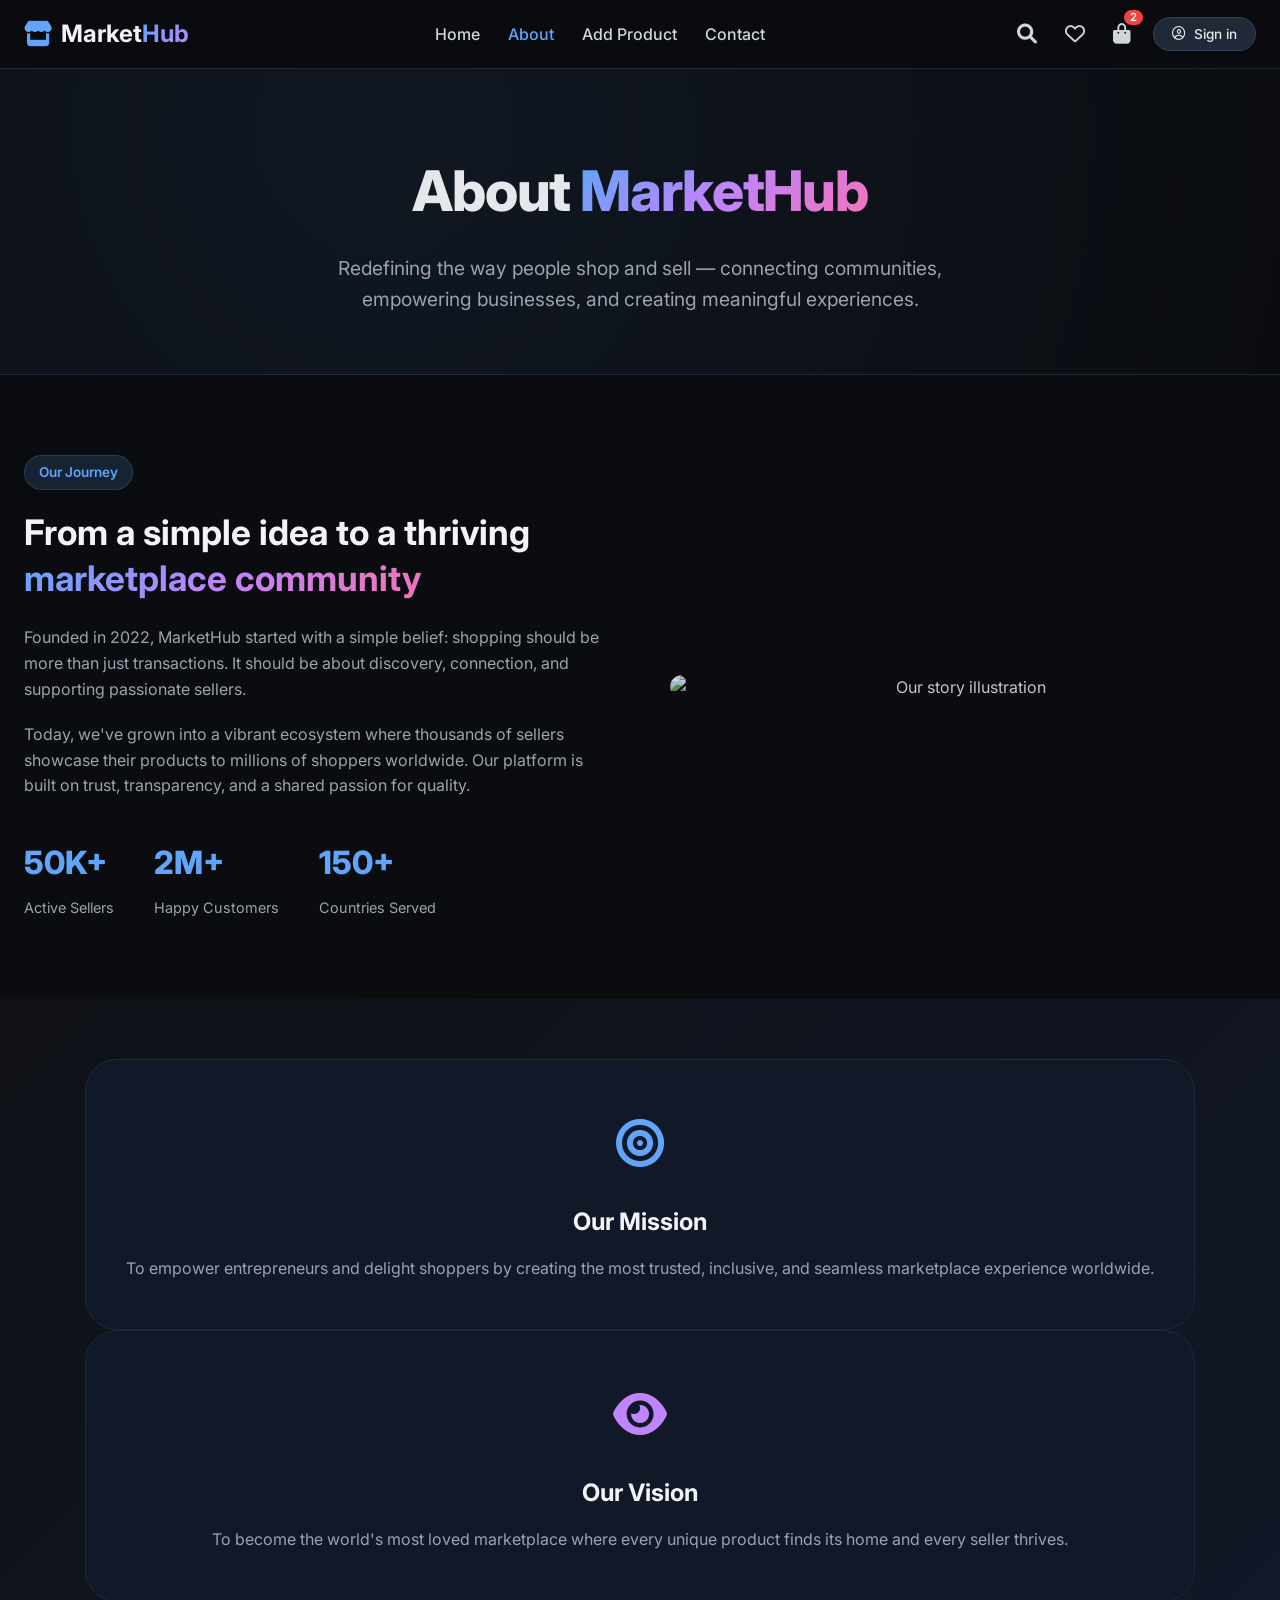
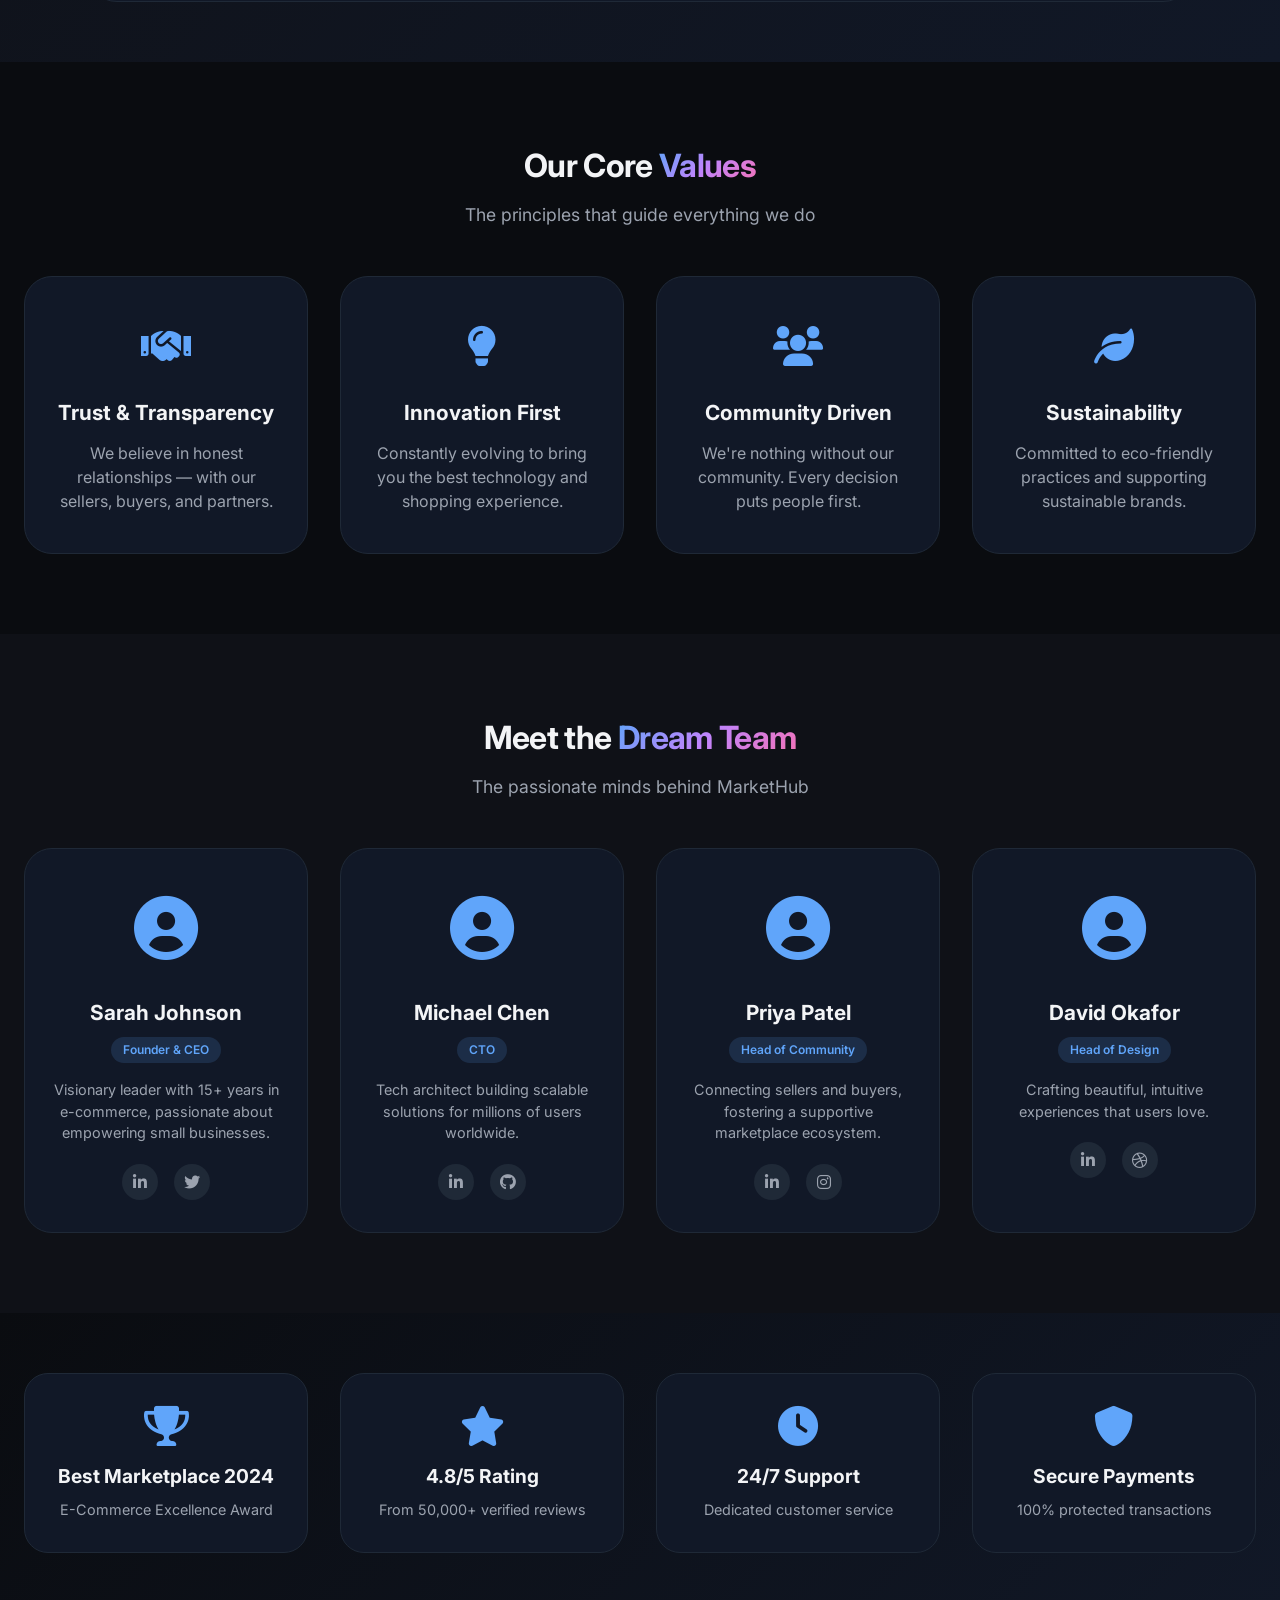
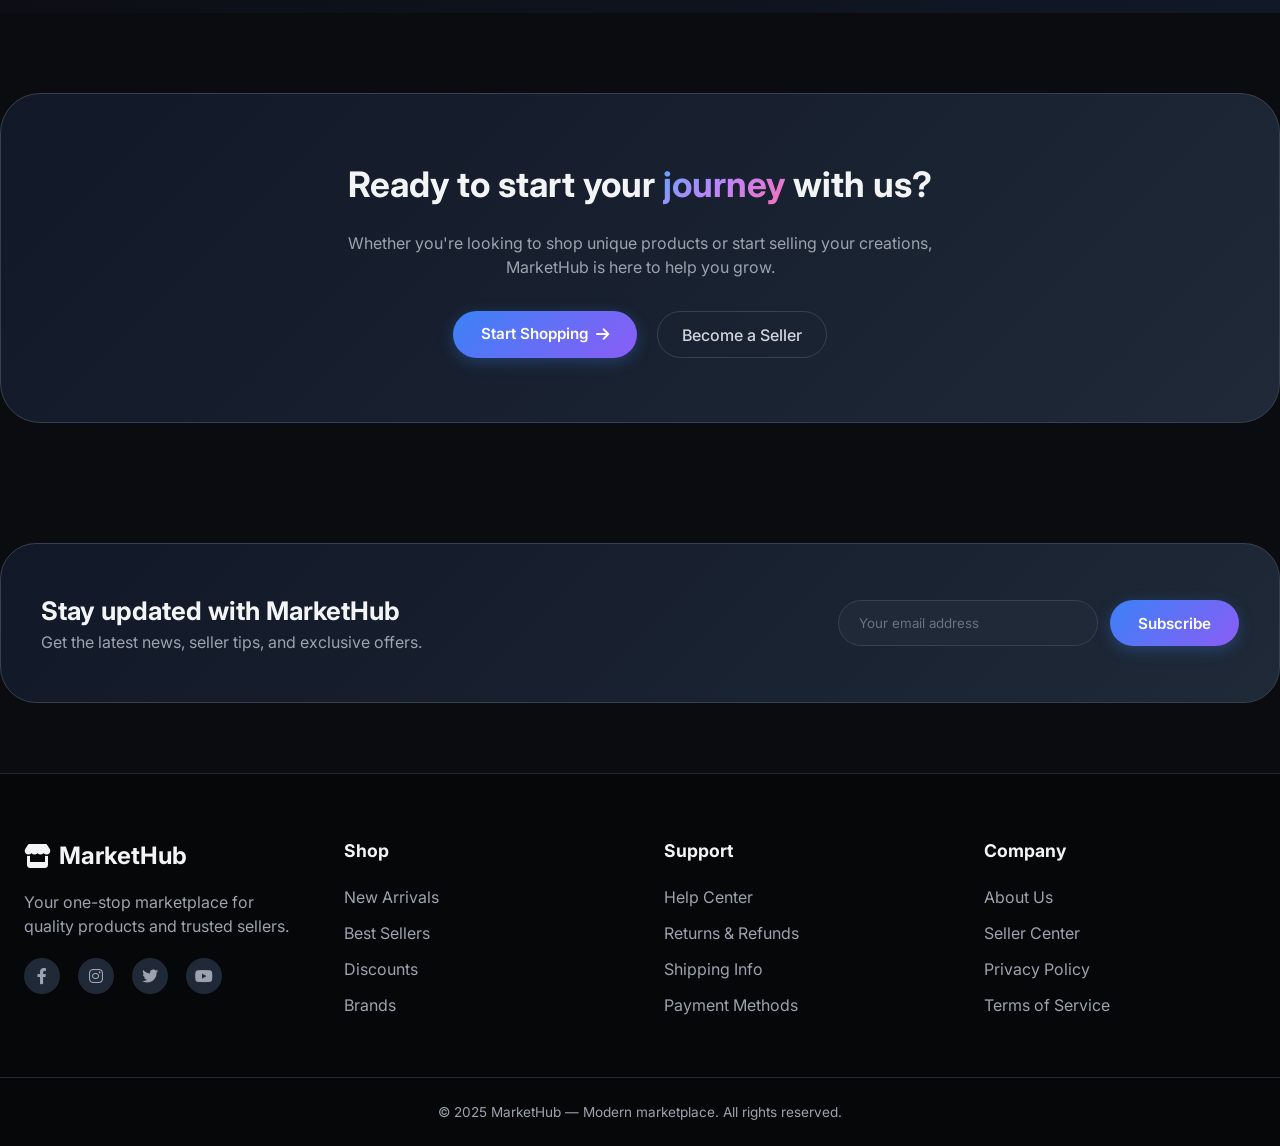
==== commit 87a94212: "coding" ====
--- a/about.html
+++ b/about.html
@@ -27,7 +27,6 @@
         <ul class="nav-links">
           <li><a href="index.html">Home</a></li>
           <li><a href="about.html" class="active">About</a></li>
-          <li><a href="#">All Products</a></li>
           <li><a href="#">Add Product</a></li>
           <li><a href="#">Contact</a></li>
         </ul>
--- a/style.css
+++ b/style.css
@@ -1634,4 +1634,6 @@
   .story-stats {
     justify-content: space-between;
   }
-}+}
+
+/* all products */
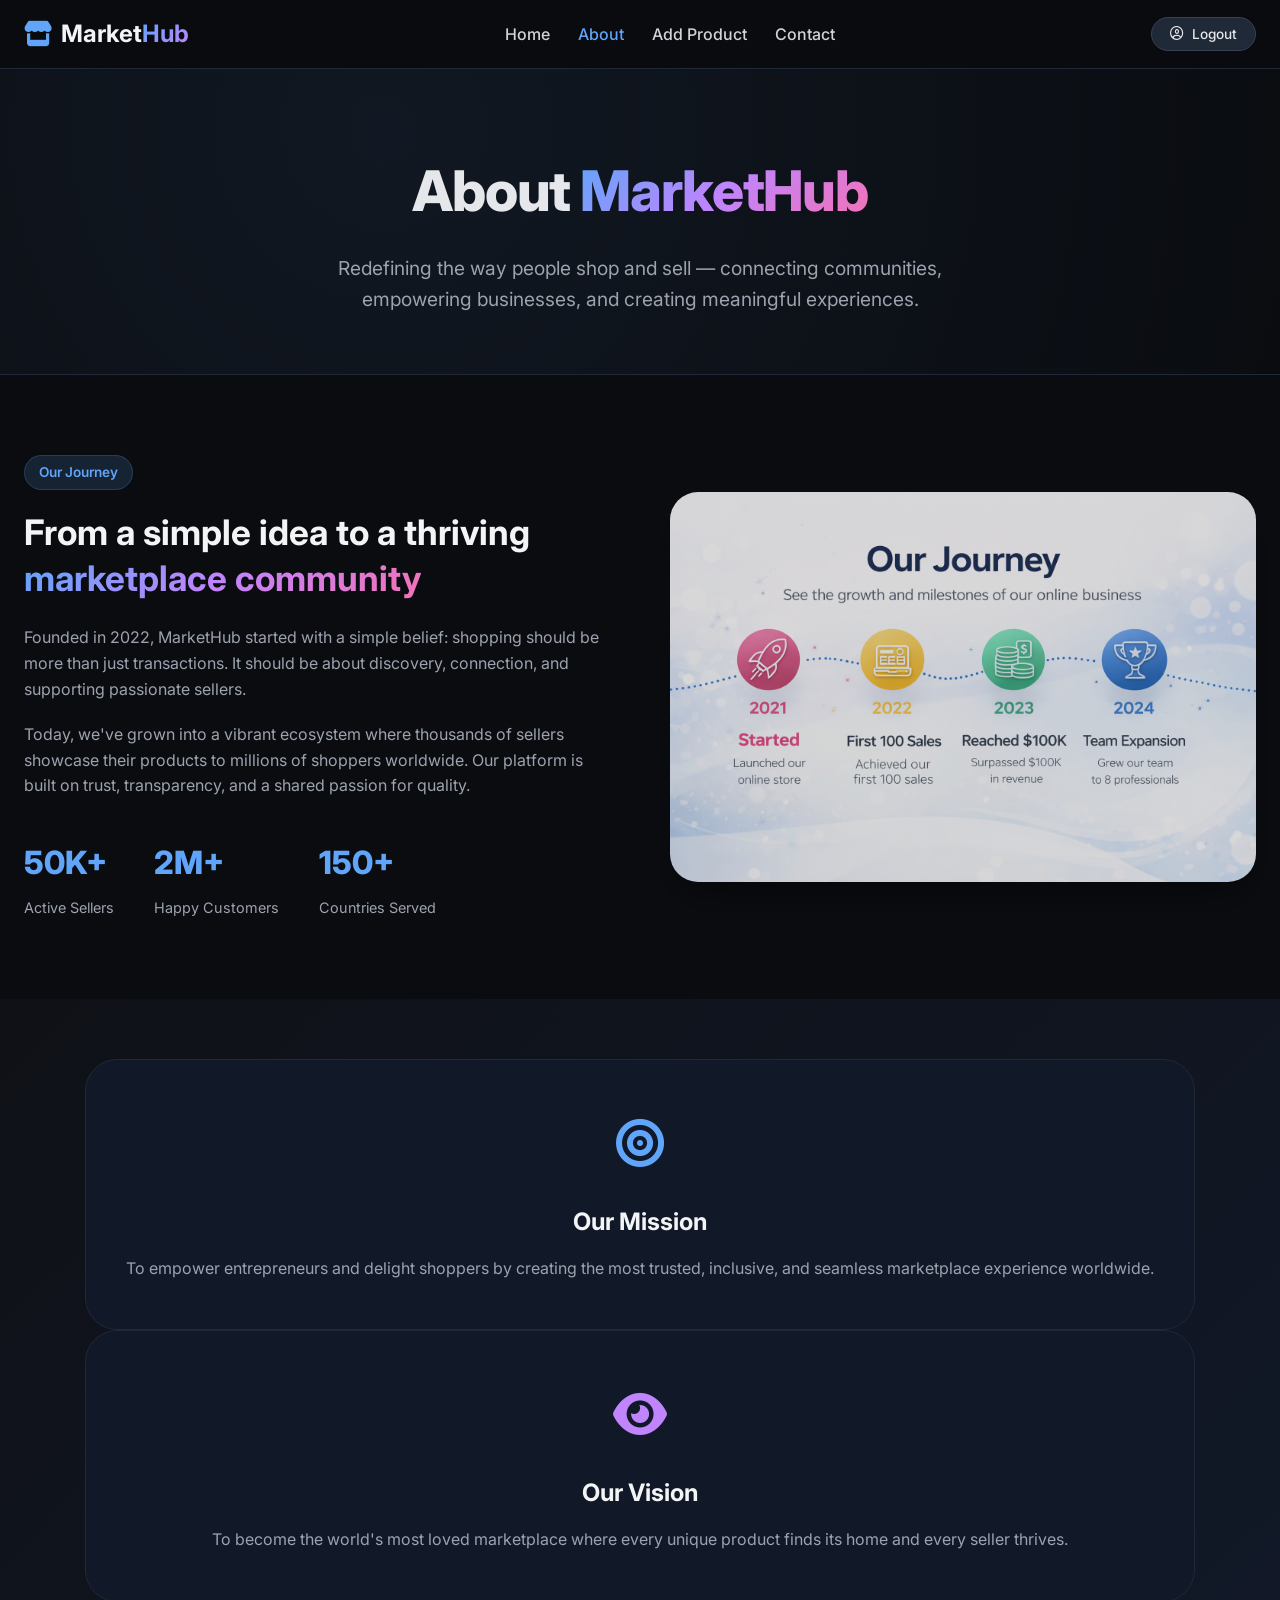
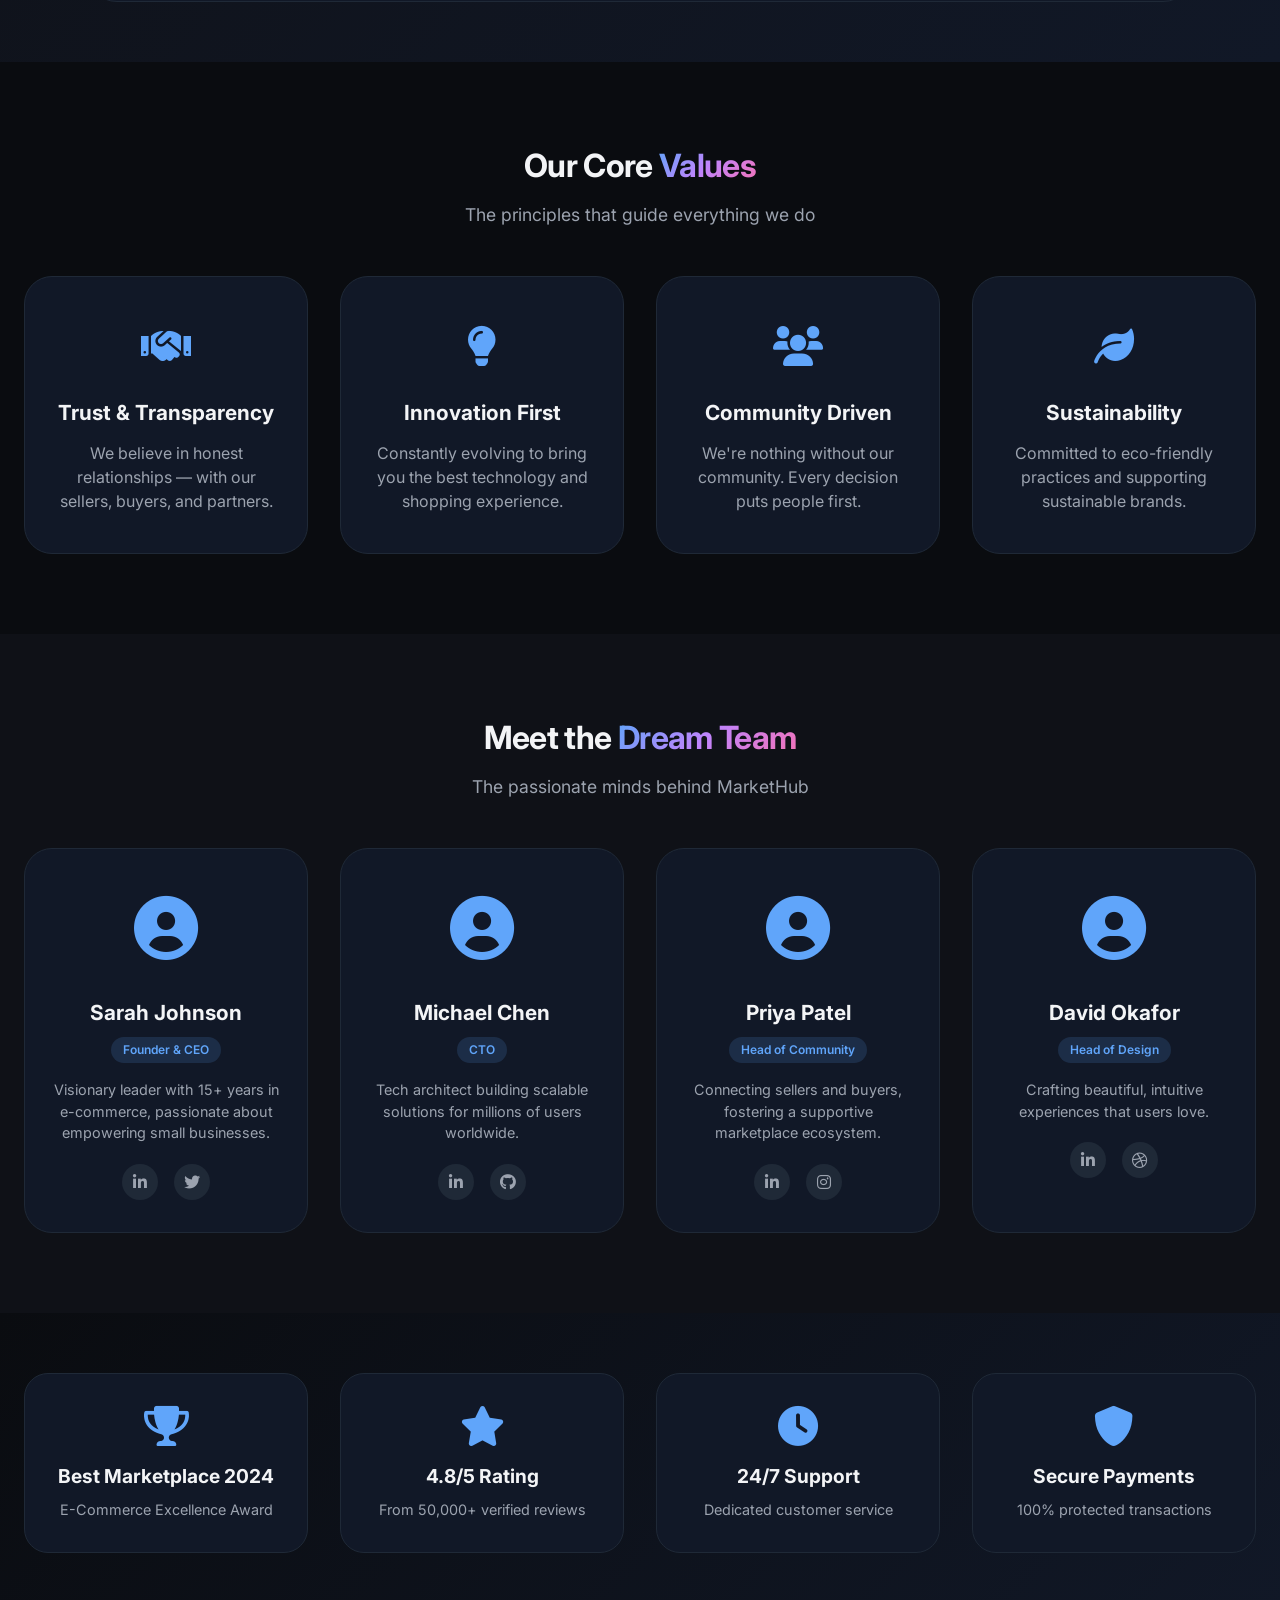
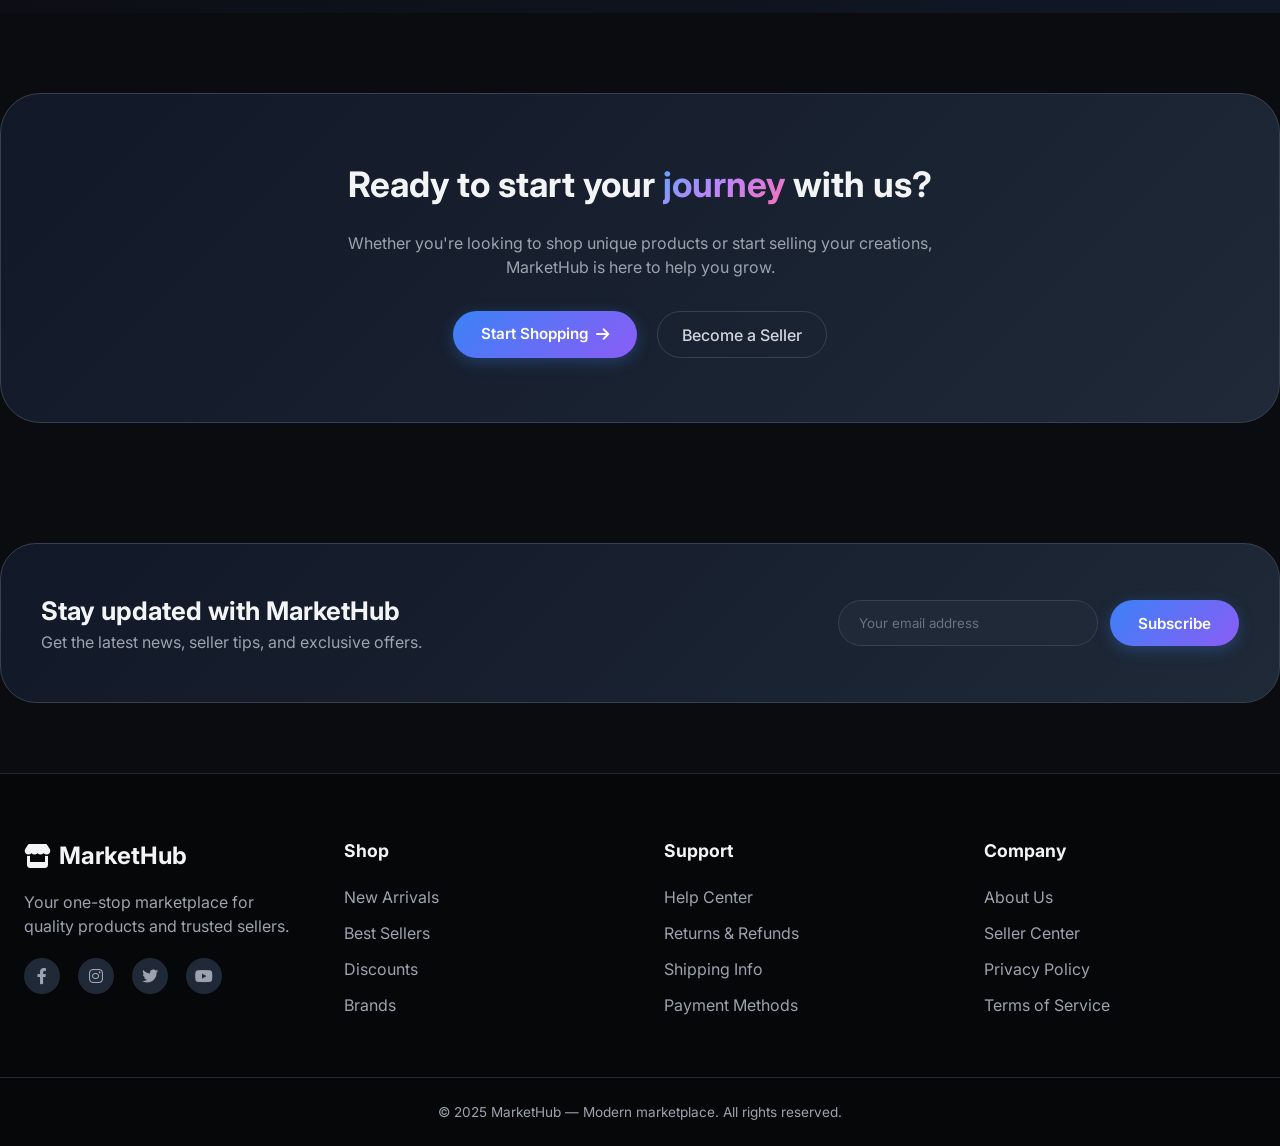
==== commit 3ee7f507: "coding" ====
--- a/about.html
+++ b/about.html
@@ -25,25 +25,15 @@
       </div>
       <nav class="main-nav">
         <ul class="nav-links">
-          <li><a href="index.html">Home</a></li>
+          <li><a href="login.html">Home</a></li>
           <li><a href="about.html" class="active">About</a></li>
-          <li><a href="#">Add Product</a></li>
-          <li><a href="#">Contact</a></li>
+          <li><a href="addproduct.html">Add Product</a></li>
+          <li><a href="contact.html">Contact</a></li>
         </ul>
       </nav>
       <div class="header-actions">
-        <button class="icon-btn search-toggle" aria-label="Search">
-          <i class="fas fa-search"></i>
-        </button>
-        <button class="icon-btn" aria-label="Wishlist">
-          <i class="far fa-heart"></i>
-        </button>
-        <button class="icon-btn cart-btn" aria-label="Cart">
-          <i class="fas fa-shopping-bag"></i>
-          <span class="cart-count">2</span>
-        </button>
         <button class="btn-outline-sm user-btn">
-          <i class="far fa-user-circle"></i> Sign in
+          <i class="far fa-user-circle"></i> <a href="signup.html">Logout</a>
         </button>
         <button class="mobile-menu-toggle" id="mobileToggle" aria-label="Menu">
           <i class="fas fa-bars"></i>
@@ -99,7 +89,7 @@
           </div>
         </div>
         <div class="story-image">
-          <img src="https://placehold.co/600x500/1f2937/60a5fa?text=Our+Journey" alt="Our story illustration">
+          <img src="Our business journey_ milestones to success.png" alt="Our story illustration">
         </div>
       </div>
     </section>
--- a/style.css
+++ b/style.css
@@ -201,7 +201,7 @@
 .header-actions {
   display: flex;
   align-items: center;
-  gap: 16px;
+  gap: 1  6px;
 }
 
 .icon-btn {
@@ -1636,4 +1636,4 @@
   }
 }
 
-/* all products */
+/* add product styles */
